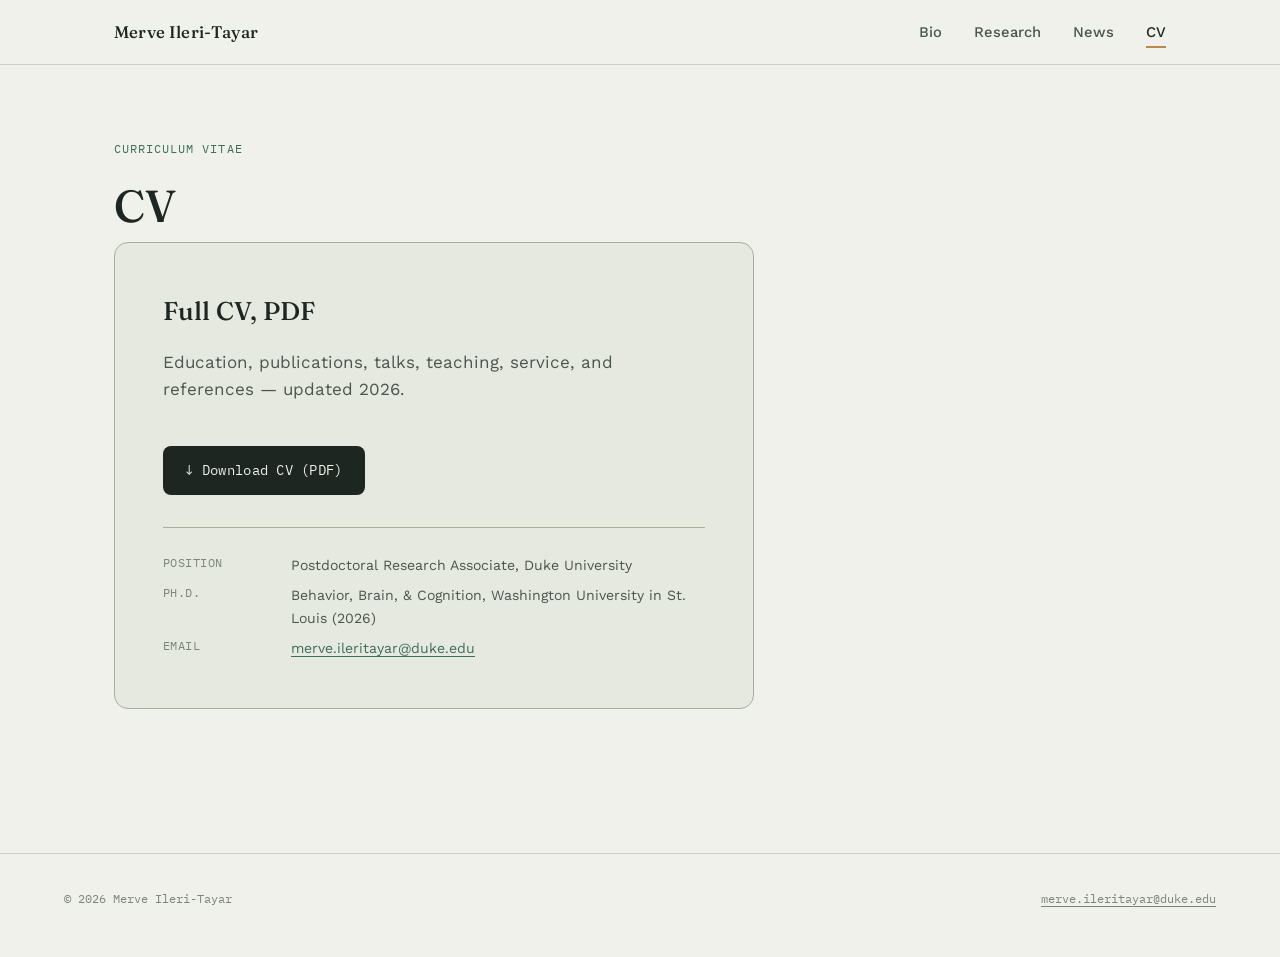
==== cv.html @ 52d5c117 "Add files via upload" ====
<!DOCTYPE html>
<html lang="en">
<head>
<meta charset="UTF-8">
<meta name="viewport" content="width=device-width, initial-scale=1.0">
<title>CV — Merve Ileri-Tayar</title>
<link rel="stylesheet" href="css/style.css">
</head>
<body>

<header class="site-header">
  <div class="header-row">
    <a class="site-name" href="index.html">Merve Ileri-Tayar</a>
    <nav class="main-nav" aria-label="Primary">
      <ul>
        <li><a href="index.html">Bio</a></li>
        <li><a href="research.html">Research</a></li>
        <li><a href="news.html">News</a></li>
        <li><a class="active" href="cv.html">CV</a></li>
      </ul>
    </nav>
    <button class="nav-toggle" aria-label="Toggle menu" aria-expanded="false">☰</button>
  </div>
</header>

<main>
  <div class="shell">
    <section class="section" style="border-top:none; padding-top: clamp(2.5rem, 6vw, 4rem); padding-bottom: 4rem;">
      <p class="eyebrow">Curriculum Vitae</p>
      <h1 style="font-size: clamp(2rem, 4vw, 2.8rem); margin-top: 0.4rem;">CV</h1>

      <div class="cv-card">
        <h2>Full CV, PDF</h2>
        <p class="prose">Education, publications, talks, teaching, service, and references — updated 2026.</p>
        <a class="btn" href="assets/CV-merve_ileri_tayar.pdf" download>↓ Download CV (PDF)</a>

        <div class="cv-meta">
          <dl>
            <dt>Position</dt>
            <dd>Postdoctoral Research Associate, Duke University</dd>
            <dt>Ph.D.</dt>
            <dd>Behavior, Brain, &amp; Cognition, Washington University in St. Louis (2026)</dd>
            <dt>Email</dt>
            <dd><a href="mailto:merve.ileritayar@duke.edu">merve.ileritayar@duke.edu</a></dd>
          </dl>
        </div>
      </div>
    </section>
  </div>
</main>

<footer class="site-footer">
  <div class="footer-row">
    <span>© 2026 Merve Ileri-Tayar</span>
    <span><a href="mailto:merve.ileritayar@duke.edu">merve.ileritayar@duke.edu</a></span>
  </div>
</footer>

<script src="js/main.js"></script>
</body>
</html>
---- css/style.css ----
/* ============================================================
   Merve Ileri-Tayar — personal site
   Design tokens
   ============================================================ */

@import url('https://fonts.googleapis.com/css2?family=Fraunces:ital,opsz,wght@0,9..144,300;0,9..144,400;0,9..144,500;0,9..144,600;1,9..144,400;1,9..144,500&family=Work+Sans:wght@300;400;500;600&family=IBM+Plex+Mono:wght@400;500&display=swap');

:root {
  --paper: #EFF1EA;
  --paper-deep: #E6E9DF;
  --ink: #1D2621;
  --ink-soft: #4B564E;
  --ink-faint: #7C8579;
  --accent: #3F6D5C;
  --accent-warm: #B8894F;
  --line: #CDD2C4;
  --line-strong: #A9B09D;

  --font-display: 'Fraunces', serif;
  --font-body: 'Work Sans', sans-serif;
  --font-mono: 'IBM Plex Mono', monospace;

  --measure: 62ch;
  --gutter: clamp(1.5rem, 5vw, 4rem);
}

* { box-sizing: border-box; }

html {
  scroll-behavior: smooth;
}

body {
  margin: 0;
  background: var(--paper);
  color: var(--ink);
  font-family: var(--font-body);
  font-weight: 400;
  font-size: 17px;
  line-height: 1.6;
  -webkit-font-smoothing: antialiased;
}

a {
  color: var(--accent);
  text-decoration-thickness: 1px;
  text-underline-offset: 3px;
}

a:hover { color: var(--ink); }

a:focus-visible,
button:focus-visible {
  outline: 2px solid var(--accent-warm);
  outline-offset: 3px;
}

h1, h2, h3 {
  font-family: var(--font-display);
  font-weight: 500;
  color: var(--ink);
  margin: 0;
}

.eyebrow {
  font-family: var(--font-mono);
  font-size: 0.72rem;
  letter-spacing: 0.09em;
  text-transform: uppercase;
  color: var(--accent);
}

/* ---------------- layout shell ---------------- */

.shell {
  max-width: 1180px;
  margin: 0 auto;
  padding: 0 var(--gutter);
}

header.site-header {
  border-bottom: 1px solid var(--line);
  position: sticky;
  top: 0;
  background: rgba(239, 241, 234, 0.92);
  backdrop-filter: blur(6px);
  z-index: 10;
}

.header-row {
  display: flex;
  align-items: center;
  justify-content: space-between;
  padding: 1.15rem var(--gutter);
  max-width: 1180px;
  margin: 0 auto;
}

.site-name {
  font-family: var(--font-display);
  font-weight: 500;
  font-size: 1.05rem;
  color: var(--ink);
  text-decoration: none;
  letter-spacing: 0.01em;
}

nav.main-nav ul {
  list-style: none;
  display: flex;
  gap: 2rem;
  margin: 0;
  padding: 0;
}

nav.main-nav a {
  color: var(--ink-soft);
  text-decoration: none;
  font-size: 0.92rem;
  font-weight: 500;
  position: relative;
  padding-bottom: 4px;
}

nav.main-nav a:hover { color: var(--ink); }

nav.main-nav a.active {
  color: var(--ink);
}

nav.main-nav a.active::after {
  content: "";
  position: absolute;
  left: 0; right: 0; bottom: -3px;
  height: 2px;
  background: var(--accent-warm);
}

.nav-toggle {
  display: none;
  background: none;
  border: 1px solid var(--line-strong);
  border-radius: 6px;
  width: 40px; height: 36px;
  cursor: pointer;
}

/* ---------------- hero ---------------- */

.hero {
  padding: clamp(3rem, 8vw, 5.5rem) 0 clamp(2.5rem, 6vw, 4rem);
  display: grid;
  grid-template-columns: 1.3fr 1fr;
  gap: 3rem;
  align-items: center;
}

.hero h1 {
  font-size: clamp(2.6rem, 5.5vw, 4.2rem);
  line-height: 1.02;
  letter-spacing: -0.01em;
}

.hero .tagline {
  font-family: var(--font-display);
  font-style: italic;
  font-weight: 400;
  color: var(--accent);
  font-size: clamp(1.15rem, 2vw, 1.4rem);
  margin-top: 0.6rem;
}

.hero .affiliation {
  color: var(--ink-soft);
  margin-top: 1.1rem;
  font-size: 0.98rem;
  max-width: 42ch;
}

.hero-links {
  margin-top: 1.6rem;
  display: flex;
  gap: 1.4rem;
  flex-wrap: wrap;
  font-size: 0.92rem;
}

.hero-links a { text-decoration: none; border-bottom: 1px solid var(--line-strong); padding-bottom: 2px; }
.hero-links a:hover { border-color: var(--accent-warm); }

/* signature diagram */
.compass-wrap {
  display: flex;
  flex-direction: column;
  align-items: center;
  gap: 0.9rem;
}

.compass-caption {
  font-family: var(--font-mono);
  font-size: 0.68rem;
  color: var(--ink-faint);
  letter-spacing: 0.06em;
  text-align: center;
}

.compass-caption span { color: var(--accent); }
.compass-caption b { color: var(--accent-warm); font-weight: 500; }

/* ---------------- sections ---------------- */

main { padding-bottom: 5rem; }

.section {
  padding: 3.2rem 0;
  border-top: 1px solid var(--line);
}

.section-head {
  display: flex;
  align-items: baseline;
  justify-content: space-between;
  gap: 1rem;
  margin-bottom: 1.8rem;
}

.section-head h2 {
  font-size: clamp(1.5rem, 3vw, 1.9rem);
}

.prose {
  max-width: var(--measure);
  color: var(--ink-soft);
}

.prose p { margin: 0 0 1.1em; }
.prose p:last-child { margin-bottom: 0; }

.interests-list {
  display: flex;
  flex-wrap: wrap;
  gap: 0.6rem 0.7rem;
  padding: 0;
  margin: 1.6rem 0 0;
  list-style: none;
}

.interests-list li {
  font-family: var(--font-mono);
  font-size: 0.78rem;
  letter-spacing: 0.02em;
  border: 1px solid var(--line-strong);
  border-radius: 999px;
  padding: 0.4rem 0.9rem;
  color: var(--ink-soft);
}

/* ---------------- publications ---------------- */

.pub-list { list-style: none; margin: 0; padding: 0; }

.pub-item {
  display: grid;
  grid-template-columns: 4.2rem 1fr;
  gap: 1.4rem;
  padding: 1.3rem 0;
  border-top: 1px solid var(--line);
}

.pub-item:first-child { border-top: none; }

.pub-year {
  font-family: var(--font-mono);
  font-size: 0.82rem;
  color: var(--accent-warm);
  padding-top: 0.15rem;
}

.pub-text { color: var(--ink); max-width: 58ch; }
.pub-text .authors { color: var(--ink-soft); }
.pub-text .venue { font-style: italic; color: var(--ink-soft); }
.pub-text .status {
  font-family: var(--font-mono);
  font-size: 0.7rem;
  color: var(--accent);
  letter-spacing: 0.04em;
  text-transform: uppercase;
  margin-right: 0.5em;
}
.pub-text a.doi {
  display: inline-block;
  margin-top: 0.35rem;
  font-size: 0.85rem;
}

/* ---------------- news / timeline ---------------- */

.timeline { list-style: none; margin: 0; padding: 0; }

.timeline-item {
  display: grid;
  grid-template-columns: 8rem 1fr;
  gap: 1.4rem;
  padding: 1.4rem 0;
  border-top: 1px solid var(--line);
}

.timeline-item:first-child { border-top: none; }

.timeline-date {
  font-family: var(--font-mono);
  font-size: 0.8rem;
  color: var(--accent);
  padding-top: 0.15rem;
}

.timeline-tag {
  display: inline-block;
  font-family: var(--font-mono);
  font-size: 0.66rem;
  letter-spacing: 0.05em;
  text-transform: uppercase;
  color: var(--accent-warm);
  margin-bottom: 0.3rem;
}

.timeline-text { color: var(--ink-soft); max-width: 56ch; }
.timeline-text strong { color: var(--ink); font-weight: 500; }

/* ---------------- cv page ---------------- */

.cv-card {
  border: 1px solid var(--line-strong);
  border-radius: 14px;
  padding: clamp(2rem, 5vw, 3rem);
  background: var(--paper-deep);
  max-width: 640px;
}

.cv-card h2 { font-size: 1.6rem; margin-bottom: 0.6rem; }

.btn {
  display: inline-flex;
  align-items: center;
  gap: 0.6rem;
  margin-top: 1.6rem;
  background: var(--ink);
  color: var(--paper);
  text-decoration: none;
  font-family: var(--font-mono);
  font-size: 0.85rem;
  letter-spacing: 0.02em;
  padding: 0.85rem 1.4rem;
  border-radius: 8px;
  transition: background 0.15s ease;
}

.btn:hover { background: var(--accent); color: var(--paper); }

.cv-meta {
  margin-top: 2rem;
  padding-top: 1.6rem;
  border-top: 1px solid var(--line-strong);
  font-size: 0.88rem;
  color: var(--ink-soft);
}

.cv-meta dl {
  display: grid;
  grid-template-columns: 8rem 1fr;
  row-gap: 0.5rem;
  margin: 0;
}

.cv-meta dt {
  font-family: var(--font-mono);
  font-size: 0.72rem;
  color: var(--ink-faint);
  text-transform: uppercase;
  letter-spacing: 0.04em;
}

.cv-meta dd { margin: 0; }

/* ---------------- footer ---------------- */

footer.site-footer {
  border-top: 1px solid var(--line);
  padding: 2.2rem var(--gutter) 3rem;
}

.footer-row {
  max-width: 1180px;
  margin: 0 auto;
  display: flex;
  justify-content: space-between;
  flex-wrap: wrap;
  gap: 1rem;
  font-family: var(--font-mono);
  font-size: 0.78rem;
  color: var(--ink-faint);
}

.footer-row a { color: var(--ink-faint); }
.footer-row a:hover { color: var(--accent); }

/* ---------------- responsive ---------------- */

@media (max-width: 820px) {
  .hero { grid-template-columns: 1fr; }
  .compass-wrap { order: -1; }
  nav.main-nav { display: none; }
  nav.main-nav.open { display: block; position: absolute; top: 100%; left: 0; right: 0; background: var(--paper); border-bottom: 1px solid var(--line); }
  nav.main-nav.open ul { flex-direction: column; gap: 0; padding: 0.5rem var(--gutter) 1rem; }
  nav.main-nav.open li { padding: 0.7rem 0; border-bottom: 1px solid var(--line); }
  .nav-toggle { display: block; }
  .pub-item, .timeline-item { grid-template-columns: 1fr; gap: 0.4rem; }
  .cv-meta dl { grid-template-columns: 1fr; row-gap: 0.15rem; }
  .cv-meta dt { margin-top: 0.6rem; }
}

@media (prefers-reduced-motion: reduce) {
  * { animation: none !important; transition: none !important; scroll-behavior: auto !important; }
}
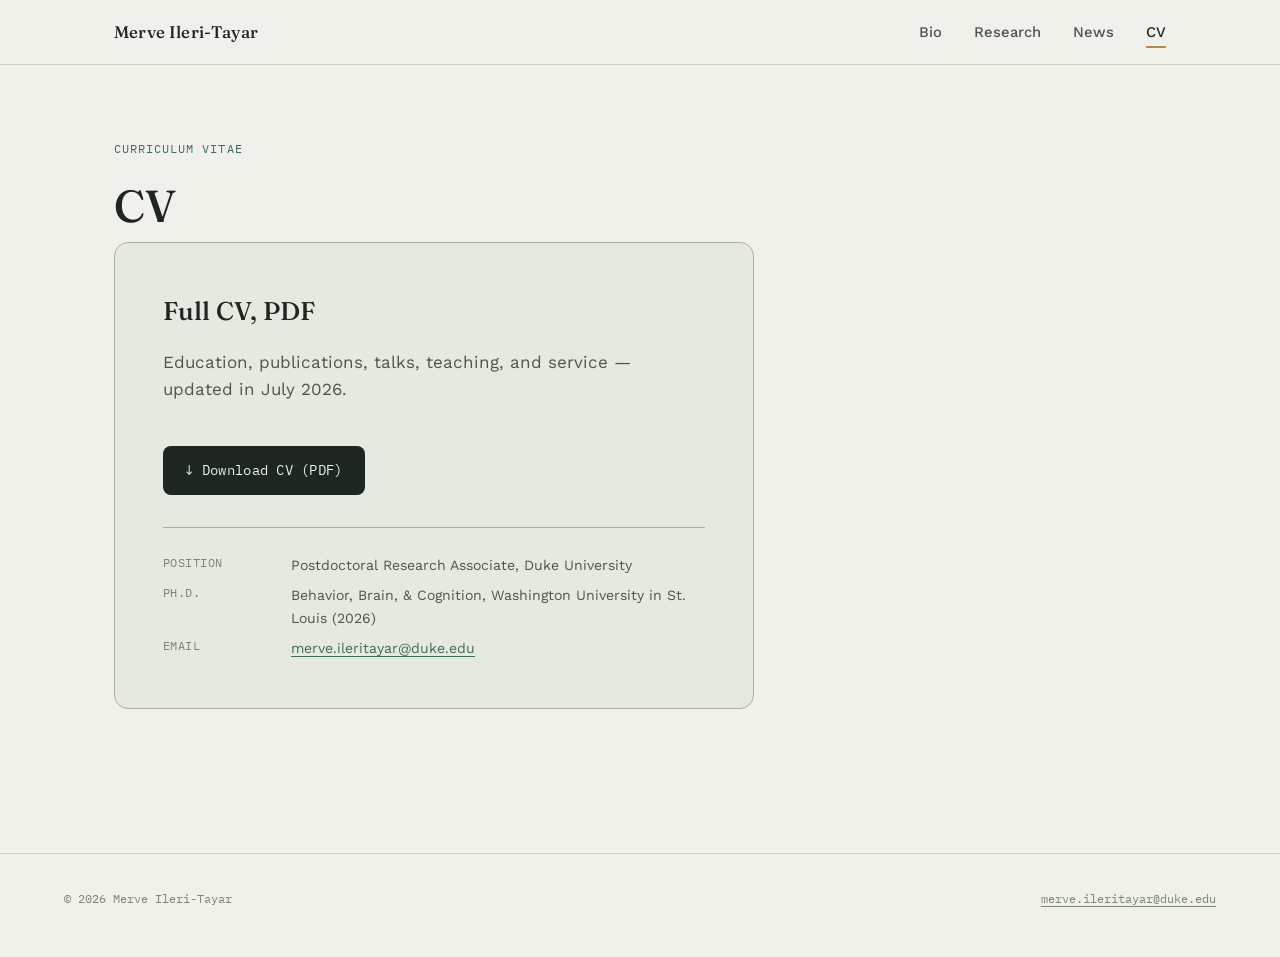
==== commit ad4822ea: "Update cv.html" ====
--- a/cv.html
+++ b/cv.html
@@ -31,7 +31,7 @@
 
       <div class="cv-card">
         <h2>Full CV, PDF</h2>
-        <p class="prose">Education, publications, talks, teaching, service, and references — updated 2026.</p>
+        <p class="prose">Education, publications, talks, teaching, and service — updated in July 2026.</p>
         <a class="btn" href="assets/CV-merve_ileri_tayar.pdf" download>↓ Download CV (PDF)</a>
 
         <div class="cv-meta">
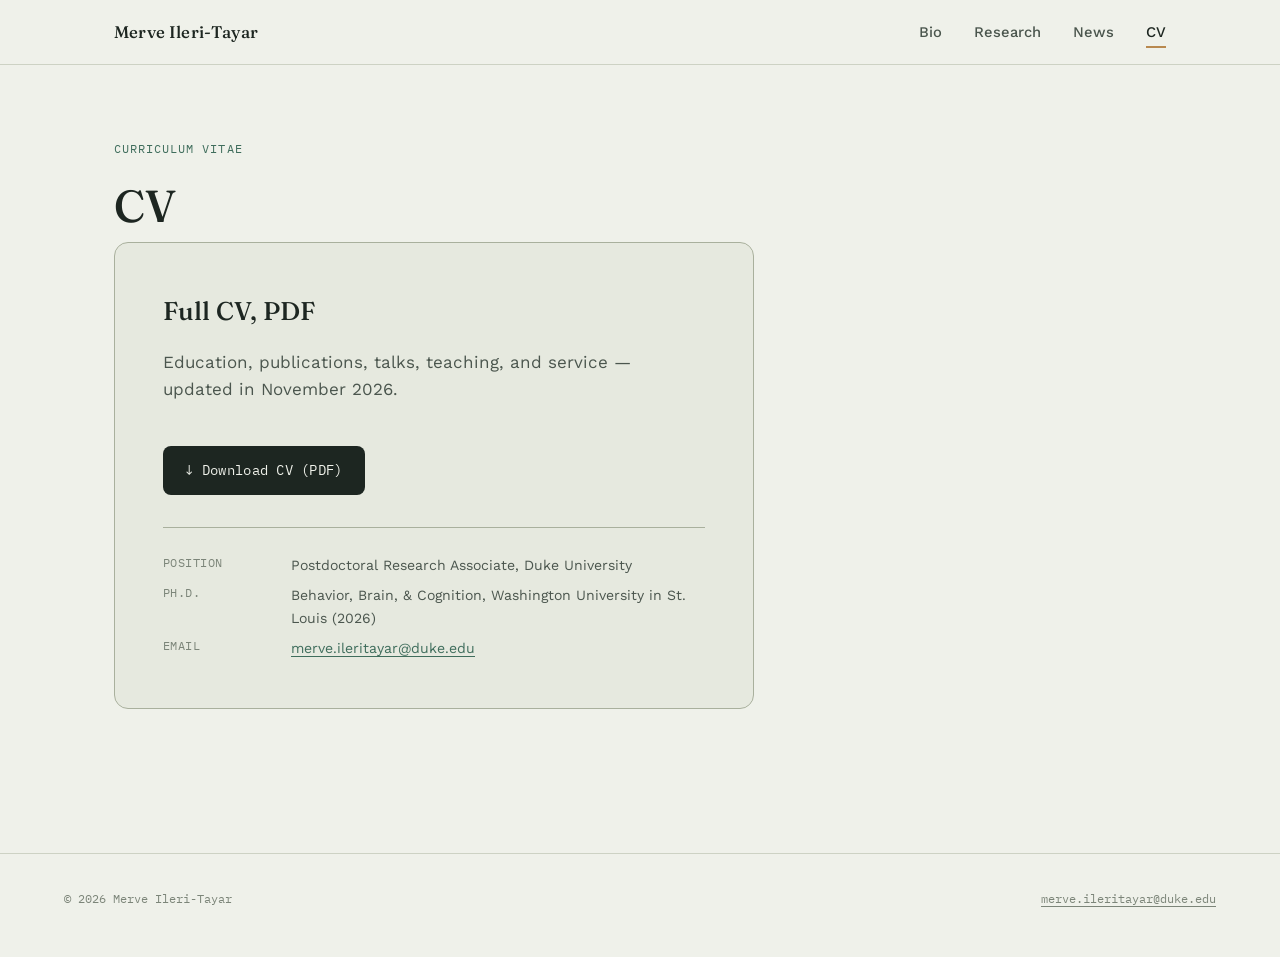
==== commit 551ed9a5: "Update cv.html" ====
--- a/cv.html
+++ b/cv.html
@@ -31,7 +31,7 @@
 
       <div class="cv-card">
         <h2>Full CV, PDF</h2>
-        <p class="prose">Education, publications, talks, teaching, and service — updated in July 2026.</p>
+        <p class="prose">Education, publications, talks, teaching, and service — updated in November 2026.</p>
         <a class="btn" href="assets/CV-merve_ileri_tayar.pdf" download>↓ Download CV (PDF)</a>
 
         <div class="cv-meta">
